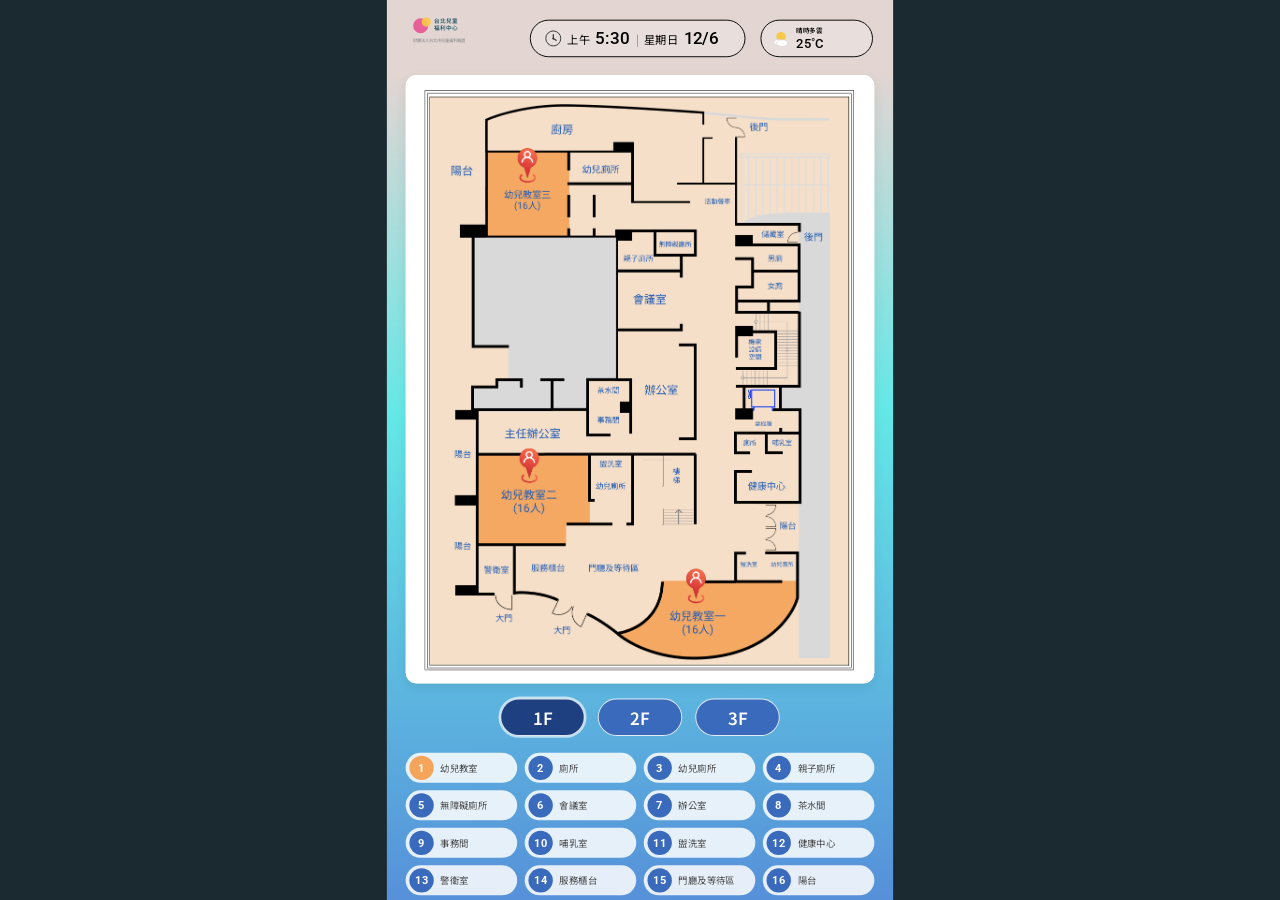
==== floor_plan.html @ 50652151 "add floor_plan.html" ====
<!DOCTYPE html>
<html lang="zh-TW">
<head>
  <meta charset="UTF-8" />
  <meta name="viewport" content="width=1080" />
  <title>台北兒童福利中心 - 1F 平面圖</title>
  <link rel="stylesheet" href="style.css" />
  <link rel="preconnect" href="https://fonts.googleapis.com" />
  <link href="https://fonts.googleapis.com/css2?family=Noto+Sans+TC:wght@400;500;700&family=Roboto:wght@400;500;700&display=swap" rel="stylesheet" />
  <style>
    /* floor_plan 專屬樣式（設計稿尺寸基準：1080 × 1920） */
    .floor-plan-main {
      position: absolute;
      top: 160px;
      left: 40px;
      right: 40px;
      bottom: 40px;
    }

    /* ── 1F 平面圖卡片 ── */
    .floor-card {
      width: 100%;
      background: #fff;
      border-radius: 24px;
      overflow: hidden;
      margin-bottom: 32px;
      box-shadow: 0 8px 24px rgba(0,0,0,0.08);
    }
    .floor-card img.floor-img {
      width: 100%;
      display: block;
    }
    .fallback-map {
      padding: 80px 40px;
      text-align: center;
      color: #215db6;
      font-size: 32px;
    }
    .fallback-map .hint {
      margin-top: 16px;
      font-size: 20px;
      color: #888;
    }

    /* ── 樓層切換按鈕 ── */
    .floor-buttons {
      display: flex;
      gap: 28px;
      justify-content: center;
      margin-bottom: 36px;
    }
    .floor-btn-link {
      background: var(--c-blue-btn);
      border: 2px solid rgba(255,255,255,0.85);
      border-radius: 40px;
      color: #fff;
      font-size: 36px;
      font-weight: 600;
      width: 180px;
      height: 80px;
      cursor: pointer;
      text-decoration: none;
      display: flex;
      align-items: center;
      justify-content: center;
      transition: background 0.2s, transform 0.1s;
    }
    .floor-btn-link:hover { background: #2a54a0; transform: scale(1.04); }
    .floor-btn-link.active {
      background: #1e3f80;
      box-shadow: 0 0 0 4px rgba(255,255,255,0.6);
    }

    /* ── 圖例 ── */
    .legend-grid {
      display: grid;
      grid-template-columns: repeat(4, 1fr);
      gap: 16px;
    }
    .legend-item {
      background: rgba(255,255,255,0.85);
      border-radius: 36px;
      height: 64px;
      display: flex;
      align-items: center;
      gap: 14px;
      padding: 0 18px 0 8px;
    }
    .legend-num {
      width: 52px;
      height: 52px;
      border-radius: 50%;
      background: var(--c-blue-btn);
      color: #fff;
      font-size: 24px;
      font-weight: 700;
      display: flex;
      align-items: center;
      justify-content: center;
      flex-shrink: 0;
      font-family: var(--font-en);
    }
    .legend-num.orange { background: #f5a55a; }
    .legend-label {
      font-size: 20px;
      color: #4b4b4b;
      font-family: var(--font-zh);
    }

    /* Logo 連結 */
    .logo-wrap {
      cursor: pointer;
      text-decoration: none;
      display: inline-block;
    }
  </style>
</head>
<body>

<!-- ══════════════════════════════════════════════════════════ -->
<!--  主容器 (設計稿尺寸 1080 × 1920，以 scale 適配螢幕)         -->
<!-- ══════════════════════════════════════════════════════════ -->
<div id="app-root">

  <!-- ▌HEADER ──────────────────────────────────────────────── -->
  <header class="header">

    <!-- Logo (點擊回到首頁) -->
    <a class="logo-wrap" href="index.html">
      <svg width="160" height="72" viewBox="0 0 160 72" fill="none" xmlns="http://www.w3.org/2000/svg">
        <rect width="160" height="72" rx="0" fill="none"/>
        <circle cx="24" cy="28" r="16" fill="#e84c8e" opacity=".85"/>
        <circle cx="36" cy="20" r="10" fill="#f7c948" opacity=".9"/>
        <text x="52" y="22" font-family="Noto Sans TC,sans-serif" font-size="12" font-weight="700" fill="#406c76">台北兒童</text>
        <text x="52" y="38" font-family="Noto Sans TC,sans-serif" font-size="12" font-weight="700" fill="#406c76">福利中心</text>
        <text x="8" y="62" font-family="Noto Sans TC,sans-serif" font-size="9" fill="#888">財團法人台北市兒童福利聯盟</text>
      </svg>
    </a>

    <!-- 時鐘 -->
    <div class="clock-pill">
      <span class="clock-icon">
        <svg width="36" height="36" viewBox="0 0 36 36" fill="none" xmlns="http://www.w3.org/2000/svg">
          <circle cx="18" cy="18" r="16" stroke="#333" stroke-width="2"/>
          <line x1="18" y1="10" x2="18" y2="18" stroke="#333" stroke-width="2.5" stroke-linecap="round"/>
          <line x1="18" y1="18" x2="24" y2="22" stroke="#333" stroke-width="2.5" stroke-linecap="round"/>
          <circle cx="18" cy="18" r="2" fill="#333"/>
        </svg>
      </span>
      <span id="clock-ampm" class="clock-ampm">上午</span>
      <span id="clock-time" class="clock-time">10:00</span>
      <span class="clock-sep">|</span>
      <span id="clock-weekday" class="clock-weekday">星期四</span>
      <span id="clock-date" class="clock-date">12/8</span>
    </div>

    <!-- 天氣 -->
    <div class="weather-pill">
      <span class="weather-icon">
        <svg width="44" height="44" viewBox="0 0 44 44" fill="none" xmlns="http://www.w3.org/2000/svg">
          <circle cx="22" cy="18" r="10" fill="#f7c948"/>
          <ellipse cx="16" cy="30" rx="9" ry="6" fill="white" stroke="#ccc" stroke-width="1"/>
          <ellipse cx="24" cy="32" rx="12" ry="7" fill="white" stroke="#ccc" stroke-width="1"/>
        </svg>
      </span>
      <div class="weather-info">
        <span id="weather-condition" class="weather-condition">晴時多雲</span>
        <span id="weather-temp" class="weather-temp">25˚C</span>
      </div>
    </div>

  </header>

  <!-- ▌主內容區 ─────────────────────────────────────────── -->
  <main class="floor-plan-main">

    <!-- 1F 平面圖 -->
    <div class="floor-card">
      <img class="floor-img"
        src="images/完成版_幼兒教室.png"
        alt="1F 平面圖 - 幼兒教室"
        onerror="this.style.display='none'; document.getElementById('fallback-map').style.display='block';"
      />
      <div id="fallback-map" class="fallback-map" style="display:none;">
        <p>🗺️ 1F 平面圖</p>
        <p class="hint">找不到圖片：images/完成版_幼兒教室.png</p>
      </div>
    </div>

    <!-- 樓層切換 -->
    <div class="floor-buttons">
      <a href="floor_plan.html" class="floor-btn-link active">1F</a>
      <a href="#" class="floor-btn-link" onclick="alert('2F 平面圖尚未建立'); return false;">2F</a>
      <a href="#" class="floor-btn-link" onclick="alert('3F 平面圖尚未建立'); return false;">3F</a>
    </div>

    <!-- 圖例 -->
    <div class="legend-grid">
      <div class="legend-item"><div class="legend-num orange">1</div><span class="legend-label">幼兒教室</span></div>
      <div class="legend-item"><div class="legend-num">2</div><span class="legend-label">廁所</span></div>
      <div class="legend-item"><div class="legend-num">3</div><span class="legend-label">幼兒廁所</span></div>
      <div class="legend-item"><div class="legend-num">4</div><span class="legend-label">親子廁所</span></div>
      <div class="legend-item"><div class="legend-num">5</div><span class="legend-label">無障礙廁所</span></div>
      <div class="legend-item"><div class="legend-num">6</div><span class="legend-label">會議室</span></div>
      <div class="legend-item"><div class="legend-num">7</div><span class="legend-label">辦公室</span></div>
      <div class="legend-item"><div class="legend-num">8</div><span class="legend-label">茶水間</span></div>
      <div class="legend-item"><div class="legend-num">9</div><span class="legend-label">事務間</span></div>
      <div class="legend-item"><div class="legend-num">10</div><span class="legend-label">哺乳室</span></div>
      <div class="legend-item"><div class="legend-num">11</div><span class="legend-label">盥洗室</span></div>
      <div class="legend-item"><div class="legend-num">12</div><span class="legend-label">健康中心</span></div>
      <div class="legend-item"><div class="legend-num">13</div><span class="legend-label">警衛室</span></div>
      <div class="legend-item"><div class="legend-num">14</div><span class="legend-label">服務櫃台</span></div>
      <div class="legend-item"><div class="legend-num">15</div><span class="legend-label">門廳及等待區</span></div>
      <div class="legend-item"><div class="legend-num">16</div><span class="legend-label">陽台</span></div>
      <div class="legend-item"><div class="legend-num">17</div><span class="legend-label">電梯廳</span></div>
      <div class="legend-item"><div class="legend-num">18</div><span class="legend-label">機電設備空間</span></div>
    </div>

  </main>

</div><!-- /#app-root -->

<script src="mock.js"></script>
<script>
  // 沿用 app.js 的縮放 + 時鐘 + 天氣邏輯
  (function () {
    'use strict';
    var DESIGN_W = 1080, DESIGN_H = 1920;

    function scaleApp() {
      var root = document.getElementById('app-root');
      var vw = window.innerWidth;
      var vh = window.innerHeight;
      var scale = Math.min(vw / DESIGN_W, vh / DESIGN_H);
      var offsetX = Math.max(0, (vw - DESIGN_W * scale) / 2);
      var offsetY = Math.max(0, (vh - DESIGN_H * scale) / 2);
      root.style.transform = 'translate(' + offsetX + 'px, ' + offsetY + 'px) scale(' + scale + ')';
      document.body.style.background = '#1a2a30';
    }
    window.addEventListener('resize', scaleApp);
    scaleApp();

    function updateClock() {
      var t = window.getMockTime();
      document.getElementById('clock-ampm').textContent    = t.ampm;
      document.getElementById('clock-time').textContent    = t.time;
      document.getElementById('clock-weekday').textContent = t.weekday;
      document.getElementById('clock-date').textContent    = t.date;
    }
    updateClock();
    setInterval(updateClock, 1000);

    var w = window.MOCK_DATA.weather;
    document.getElementById('weather-condition').textContent = w.condition;
    document.getElementById('weather-temp').textContent      = w.temperature + '˚C';
  })();
</script>
</body>
</html>
---- style.css ----
/* ═══════════════════════════════════════════════════════════════
   style.css — 台北兒童福利中心資訊看板
   設計稿基準尺寸：1080 × 1920 px
   ─── 支援 1080p (1920×1080 橫置) 與 4K (3840×2160) ───────────
   以 CSS transform scale 進行等比縮放，不破版
   ═══════════════════════════════════════════════════════════════ */

/* ── 字體 fallback (Google Fonts 載入失敗時) ─────────────────── */
@import url('data:text/css,');

/* ── CSS 變數 ─────────────────────────────────────────────────── */
:root {
  /* 顏色 */
  --c-primary:   #406c76;
  --c-bg-grad-top:    rgb(226, 213, 210);
  --c-bg-grad-mid:    rgb(100, 232, 231);
  --c-bg-grad-bot:    rgb(86, 144, 217);
  --c-card-bg:        rgba(255,255,255,0.6);
  --c-card-border:    rgba(255,255,255,0.85);
  --c-pill-bg:        rgba(255,255,255,0.2);
  --c-text-main:      #406c76;
  --c-text-sub:       #6d6d6d;
  --c-white:          #ffffff;
  --c-blue-btn:       #3a6abc;
  --c-grey-btn:       #d3d3d3;
  --c-grey-btn-text:  #828282;
  --c-arriving:       #e84c3d;
  --c-soon:           #f39c12;

  /* 設計稿寬高（保持縱向比例） */
  --design-w: 1080px;
  --design-h: 1920px;

  /* 圓角 */
  --r-card:  30px;
  --r-pill:  50px;
  --r-btn:   20px;
  --r-badge: 5px;

  /* 字體 */
  --font-zh: 'Noto Sans TC', 'Microsoft JhengHei', 'PingFang TC', sans-serif;
  --font-en: 'Roboto', 'Noto Sans TC', sans-serif;
}

/* ── Reset ──────────────────────────────────────────────────── */
*, *::before, *::after { box-sizing: border-box; margin: 0; padding: 0; }

html, body {
  width: 100%;
  height: 100%;
  overflow: hidden;
  background: #000;
}

/* ══════════════════════════════════════════════════════════════
   縮放容器 — JS 計算 scale 後注入 inline style
   ══════════════════════════════════════════════════════════════ */
#app-root {
  /* 固定設計稿尺寸 (縱向) */
  width:  var(--design-w);
  height: var(--design-h);
  position: absolute;
  top: 0;
  left: 0;
  transform-origin: top left;

  /* 背景漸層 */
  background: linear-gradient(
    179.57deg,
    var(--c-bg-grad-top)  8.4%,
    var(--c-bg-grad-mid) 45.7%,
    var(--c-bg-grad-bot) 99.8%
  );
  font-family: var(--font-zh);
  overflow: hidden;
}

/* ══════════════════════════════════════════════════════════════
   HEADER
   ══════════════════════════════════════════════════════════════ */
.header {
  position: absolute;
  top: 0;
  left: 0;
  right: 0;
  height: 130px;
  display: flex;
  align-items: center;
  padding: 0 48px;
  gap: 24px;
  z-index: 10;
}

/* Logo */
.logo-wrap {
  flex: 0 0 auto;
  cursor: pointer;
  text-decoration: none;
  display: inline-block;
}

/* 時鐘 Pill */
.clock-pill {
  position: absolute;
  left: 305px;
  top: 42px;
  width: 460px;
  height: 80px;
  background: var(--c-pill-bg);
  border: 2px solid #000;
  border-radius: var(--r-pill);
  display: flex;
  align-items: center;
  padding: 0 30px;
  gap: 12px;
}

.clock-icon { display: flex; align-items: center; }
.clock-ampm { font-family: var(--font-zh); font-size: 24px; font-weight: 400; color: #000; }
.clock-time { font-family: var(--font-en); font-size: 36px; font-weight: 500; color: #000; letter-spacing: 1px; }
.clock-sep  { color: #000; font-size: 24px; opacity: .4; }
.clock-weekday { font-family: var(--font-zh); font-size: 24px; color: #000; }
.clock-date    { font-family: var(--font-en); font-size: 36px; font-weight: 500; color: #000; }

/* 天氣 Pill */
.weather-pill {
  position: absolute;
  left: 797px;
  top: 42px;
  width: 240px;
  height: 80px;
  background: var(--c-pill-bg);
  border: 2px solid #000;
  border-radius: var(--r-pill);
  display: flex;
  align-items: center;
  padding: 0 20px;
  gap: 10px;
}

.weather-icon { display: flex; align-items: center; flex: 0 0 auto; }
.weather-info { display: flex; flex-direction: column; gap: 2px; }
.weather-condition {
  font-family: var(--font-zh);
  font-size: 14px;
  font-weight: 500;
  color: #000;
  white-space: nowrap;
}
.weather-temp {
  font-family: var(--font-en);
  font-size: 28px;
  font-weight: 500;
  color: #000;
  white-space: nowrap;
}

/* ══════════════════════════════════════════════════════════════
   HERO 建築圖
   ══════════════════════════════════════════════════════════════ */
.hero-section {
  position: absolute;
  top: 140px;
  left: 0;
  width: 1080px;
  height: 580px;
  overflow: hidden;
}

.hero-image-wrap {
  width: 100%;
  height: 540px;
  overflow: hidden;
}

.hero-city-art {
  width: 100%;
  height: 100%;
}

.hero-city-art svg {
  width: 100%;
  height: 100%;
  object-fit: cover;
}

/* 輪播點 */
.carousel-dots {
  position: absolute;
  bottom: 18px;
  left: 50%;
  transform: translateX(-50%);
  display: flex;
  gap: 10px;
  align-items: center;
}

.dot {
  width: 10px;
  height: 10px;
  border-radius: 50%;
  background: rgba(64,108,118,0.35);
  transition: background .3s;
}

.dot.active {
  background: var(--c-primary);
  width: 12px;
  height: 12px;
}

/* ══════════════════════════════════════════════════════════════
   CARDS 區域
   ══════════════════════════════════════════════════════════════ */
.cards-area {
  position: absolute;
  top: 830px;
  left: 0;
  right: 0;
  bottom: 0;
  display: flex;
  flex-direction: column;
  gap: 16px;
  padding: 0 48px 48px;
}

/* ── 通用卡片 ────────────────────────────────────────────────── */
.card {
  flex: 1;
  background: var(--c-card-bg);
  border: 1.5px solid var(--c-card-border);
  border-radius: var(--r-card);
  display: flex;
  align-items: center;
  padding: 0 28px 0 24px;
  gap: 24px;
  backdrop-filter: blur(10px);
  -webkit-backdrop-filter: blur(10px);
  position: relative;
  overflow: hidden;
  min-height: 0;
}

/* 左側 icon 欄 */
.card-icon-col {
  flex: 0 0 90px;
  display: flex;
  flex-direction: column;
  align-items: center;
  gap: 8px;
}

.card-icon {
  width: 68px;
  height: 68px;
  display: flex;
  align-items: center;
  justify-content: center;
}

.card-icon svg {
  width: 100%;
  height: 100%;
}

.card-label {
  font-family: var(--font-zh);
  font-size: 28px;
  font-weight: 400;
  color: var(--c-text-main);
  white-space: nowrap;
}

/* 右側箭頭 */
.card-arrow {
  position: absolute;
  right: 24px;
  top: 50%;
  transform: translateY(-50%);
  font-size: 40px;
  color: var(--c-primary);
  opacity: .6;
  font-family: var(--font-en);
  line-height: 1;
}

/* 內容區 */
.card-content {
  flex: 1;
  display: flex;
  flex-direction: column;
  justify-content: center;
  gap: 0;
  min-width: 0;
  padding-right: 40px;
}

/* ══════════════════════════════════════════════════════════════
   環境監測卡
   ══════════════════════════════════════════════════════════════ */
.env-content {
  gap: 0;
}

.env-row {
  display: flex;
  align-items: center;
  gap: 28px;
  padding: 6px 0;
  border-bottom: 1px solid rgba(64,108,118,0.15);
}

.env-row:last-child { border-bottom: none; }

.env-floor {
  font-family: var(--font-zh);
  font-size: 28px;
  font-weight: 500;
  color: var(--c-text-main);
  width: 56px;
  flex-shrink: 0;
}

.env-item {
  display: flex;
  align-items: baseline;
  gap: 6px;
}

.env-label {
  font-family: var(--font-zh);
  font-size: 20px;
  color: var(--c-text-sub);
}

.env-sep {
  font-size: 18px;
  color: rgba(64,108,118,0.4);
  margin: 0 2px;
}

.env-value {
  font-family: var(--font-en);
  font-size: 24px;
  font-weight: 400;
  color: var(--c-text-main);
}

/* ══════════════════════════════════════════════════════════════
   公告卡
   ══════════════════════════════════════════════════════════════ */
.notice-content {
  gap: 6px;
  overflow: hidden;
}

.notice-item {
  font-family: var(--font-zh);
  font-size: 22px;
  color: var(--c-text-main);
  line-height: 1.55;
  white-space: nowrap;
  overflow: hidden;
  text-overflow: ellipsis;
  max-width: 720px;
}

/* ══════════════════════════════════════════════════════════════
   交通資訊卡
   ══════════════════════════════════════════════════════════════ */
.transit-content {
  flex-direction: row;
  align-items: center;
  gap: 0;
}

.transit-bus-col {
  flex: 0 0 auto;
  display: flex;
  flex-direction: column;
  gap: 8px;
  padding-right: 32px;
  border-right: 1.5px solid rgba(64,108,118,0.2);
}

.transit-bus-row {
  display: flex;
  align-items: center;
  gap: 12px;
}

.bus-route-no {
  font-family: var(--font-zh);
  font-size: 28px;
  color: var(--c-text-main);
  width: 80px;
  flex-shrink: 0;
}

.bus-status {
  font-family: var(--font-zh);
  font-size: 20px;
  padding: 3px 12px;
  border-radius: var(--r-badge);
  background: rgba(255,255,255,0.5);
  white-space: nowrap;
}

.bus-status.arriving { color: var(--c-arriving); border: 1px solid rgba(232,76,61,.3); }
.bus-status.soon     { color: var(--c-soon);     border: 1px solid rgba(243,156,18,.3); }

.transit-ubike-col {
  flex: 1;
  display: flex;
  flex-direction: column;
  gap: 8px;
  padding-left: 32px;
}

.ubike-header {
  display: flex;
  align-items: center;
  gap: 10px;
  margin-bottom: 4px;
}

.ubike-label {
  font-family: var(--font-en);
  font-size: 28px;
  color: var(--c-text-main);
  font-weight: 400;
}

.ubike-row {
  display: flex;
  justify-content: space-between;
  align-items: center;
  gap: 8px;
}

.ubike-station {
  font-family: var(--font-zh);
  font-size: 20px;
  color: var(--c-text-main);
}

.ubike-count {
  font-family: var(--font-zh);
  font-size: 20px;
  color: var(--c-text-main);
  padding: 3px 10px;
  border-radius: var(--r-badge);
  background: rgba(255,255,255,0.5);
  white-space: nowrap;
}

/* Ubike SVG icon inline */
.ubike-icon svg {
  width: 36px;
  height: 28px;
}

/* ══════════════════════════════════════════════════════════════
   園區導覽卡
   ══════════════════════════════════════════════════════════════ */
.guide-content {
  flex-direction: row;
  align-items: center;
  gap: 20px;
}

.floor-tabs {
  display: flex;
  gap: 12px;
  flex-shrink: 0;
}

.floor-btn {
  width: 160px;
  height: 68px;
  border-radius: var(--r-btn);
  border: none;
  cursor: pointer;
  font-family: var(--font-zh);
  font-size: 34px;
  font-weight: 500;
  transition: background .2s, color .2s;
  display: flex;
  align-items: center;
  justify-content: center;
}

.floor-btn.active {
  background: var(--c-blue-btn);
  color: var(--c-white);
}

.floor-btn:not(.active) {
  background: var(--c-grey-btn);
  color: var(--c-grey-btn-text);
}

.floor-detail {
  flex: 1;
  display: grid;
  grid-template-columns: 1fr 1fr;
  gap: 6px 16px;
}

.floor-area-item {
  display: flex;
  align-items: center;
  gap: 8px;
  font-family: var(--font-zh);
  font-size: 20px;
  color: var(--c-text-main);
}

.floor-area-item .area-icon {
  font-size: 22px;
}

/* ══════════════════════════════════════════════════════════════
   動畫
   ══════════════════════════════════════════════════════════════ */
@keyframes fadeSlideIn {
  from { opacity: 0; transform: translateY(12px); }
  to   { opacity: 1; transform: translateY(0); }
}

.card {
  animation: fadeSlideIn .5s ease both;
}

.env-card    { animation-delay: .1s; }
.notice-card { animation-delay: .2s; }
.transit-card{ animation-delay: .3s; }
.guide-card  { animation-delay: .4s; }

/* 公告滾動 */
@keyframes scrollNotice {
  0%   { transform: translateY(0); }
  100% { transform: translateY(-50%); }
}

.notice-ticker-wrap {
  overflow: hidden;
  width: 100%;
  visibility: hidden;
}

.notice-ticker {
  display: flex;
  flex-direction: column;
  gap: 16px;
}

/* 交通輪播容器 */
.transit-roller-wrap {
  overflow: hidden;
  visibility: hidden;
}

#bus-roller,
#ubike-roller {
  display: flex;
  flex-direction: column;
  gap: 8px;
}

/* 輪播點動畫 */
@keyframes dotPulse {
  0%, 100% { opacity: 1; }
  50%       { opacity: .4; }
}
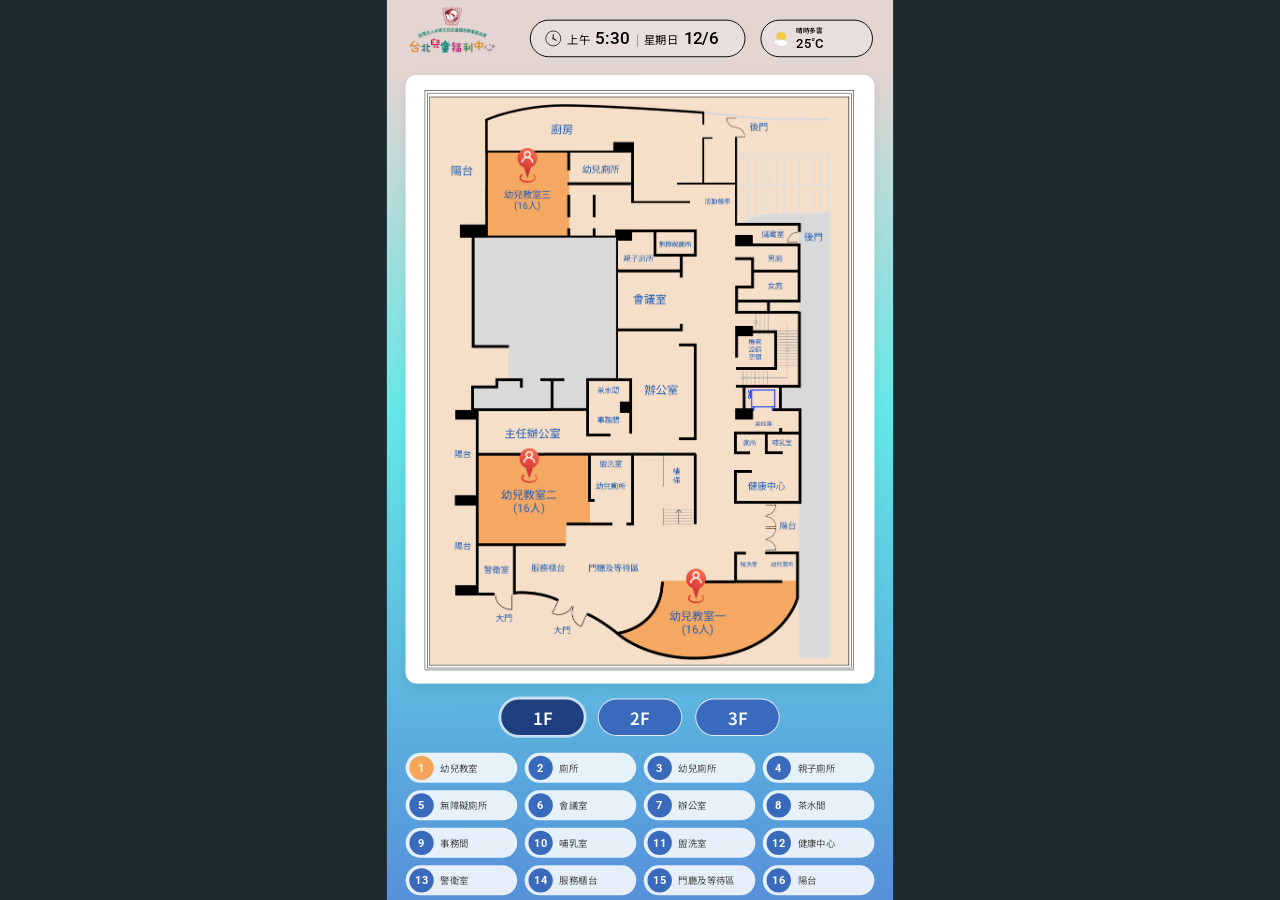
==== commit 2e8c9774: "修改logo" ====
--- a/floor_plan.html
+++ b/floor_plan.html
@@ -127,14 +127,7 @@
 
     <!-- Logo (點擊回到首頁) -->
     <a class="logo-wrap" href="index.html">
-      <svg width="160" height="72" viewBox="0 0 160 72" fill="none" xmlns="http://www.w3.org/2000/svg">
-        <rect width="160" height="72" rx="0" fill="none"/>
-        <circle cx="24" cy="28" r="16" fill="#e84c8e" opacity=".85"/>
-        <circle cx="36" cy="20" r="10" fill="#f7c948" opacity=".9"/>
-        <text x="52" y="22" font-family="Noto Sans TC,sans-serif" font-size="12" font-weight="700" fill="#406c76">台北兒童</text>
-        <text x="52" y="38" font-family="Noto Sans TC,sans-serif" font-size="12" font-weight="700" fill="#406c76">福利中心</text>
-        <text x="8" y="62" font-family="Noto Sans TC,sans-serif" font-size="9" fill="#888">財團法人台北市兒童福利聯盟</text>
-      </svg>
+      <img src="images/logo.png" alt="台北兒童福利中心">
     </a>
 
     <!-- 時鐘 -->
--- a/style.css
+++ b/style.css
@@ -178,7 +178,7 @@
   height: 100%;
 }
 
-.hero-city-art svg {
+.hero-city-art img {
   width: 100%;
   height: 100%;
   object-fit: cover;
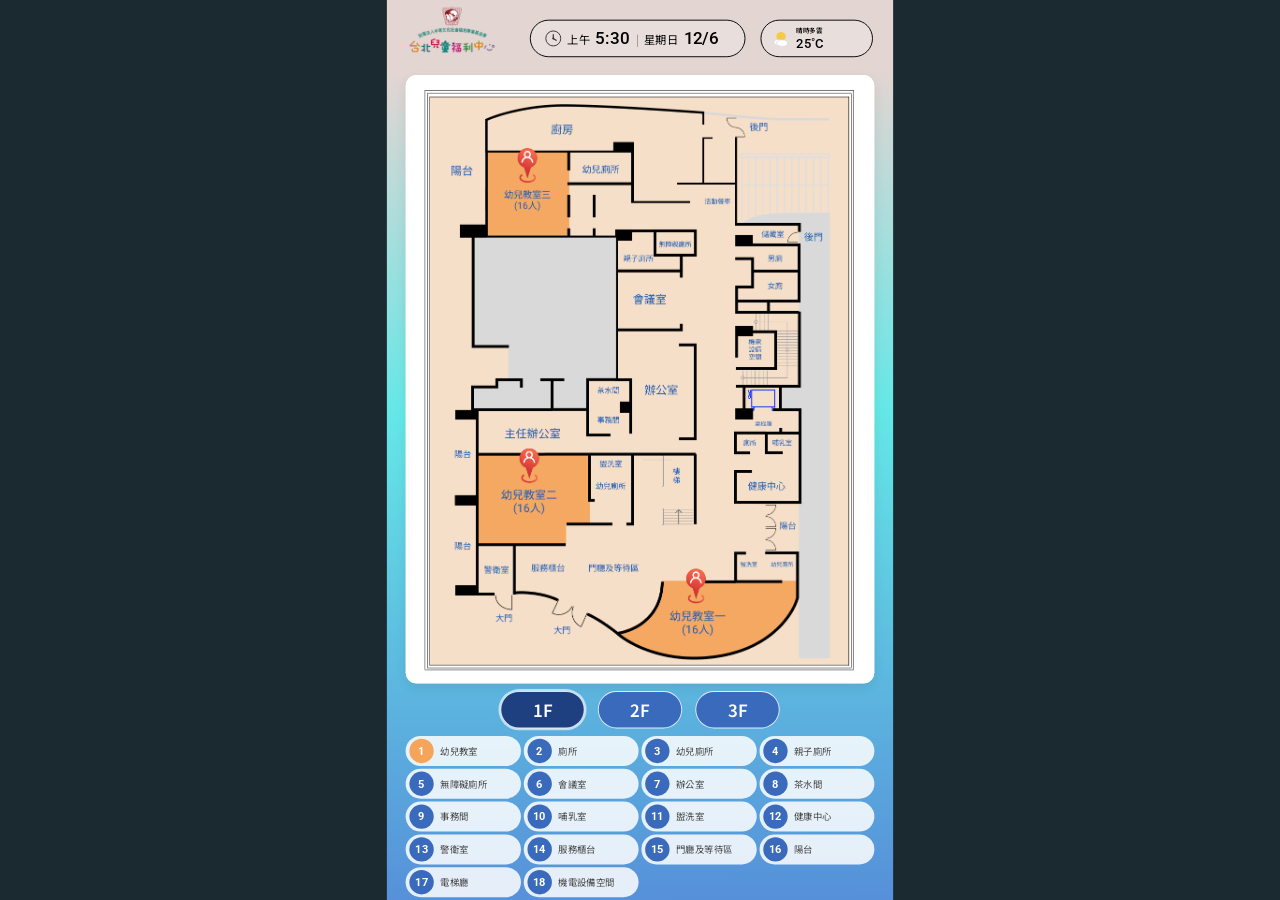
==== commit 75eb7b5c: "更換svg" ====
--- a/floor_plan.html
+++ b/floor_plan.html
@@ -23,7 +23,7 @@
       background: #fff;
       border-radius: 24px;
       overflow: hidden;
-      margin-bottom: 32px;
+      margin-bottom: 16px;
       box-shadow: 0 8px 24px rgba(0,0,0,0.08);
     }
     .floor-card img.floor-img {
@@ -47,7 +47,7 @@
       display: flex;
       gap: 28px;
       justify-content: center;
-      margin-bottom: 36px;
+      margin-bottom: 16px;
     }
     .floor-btn-link {
       background: var(--c-blue-btn);
@@ -75,7 +75,7 @@
     .legend-grid {
       display: grid;
       grid-template-columns: repeat(4, 1fr);
-      gap: 16px;
+      gap: 6px;
     }
     .legend-item {
       background: rgba(255,255,255,0.85);
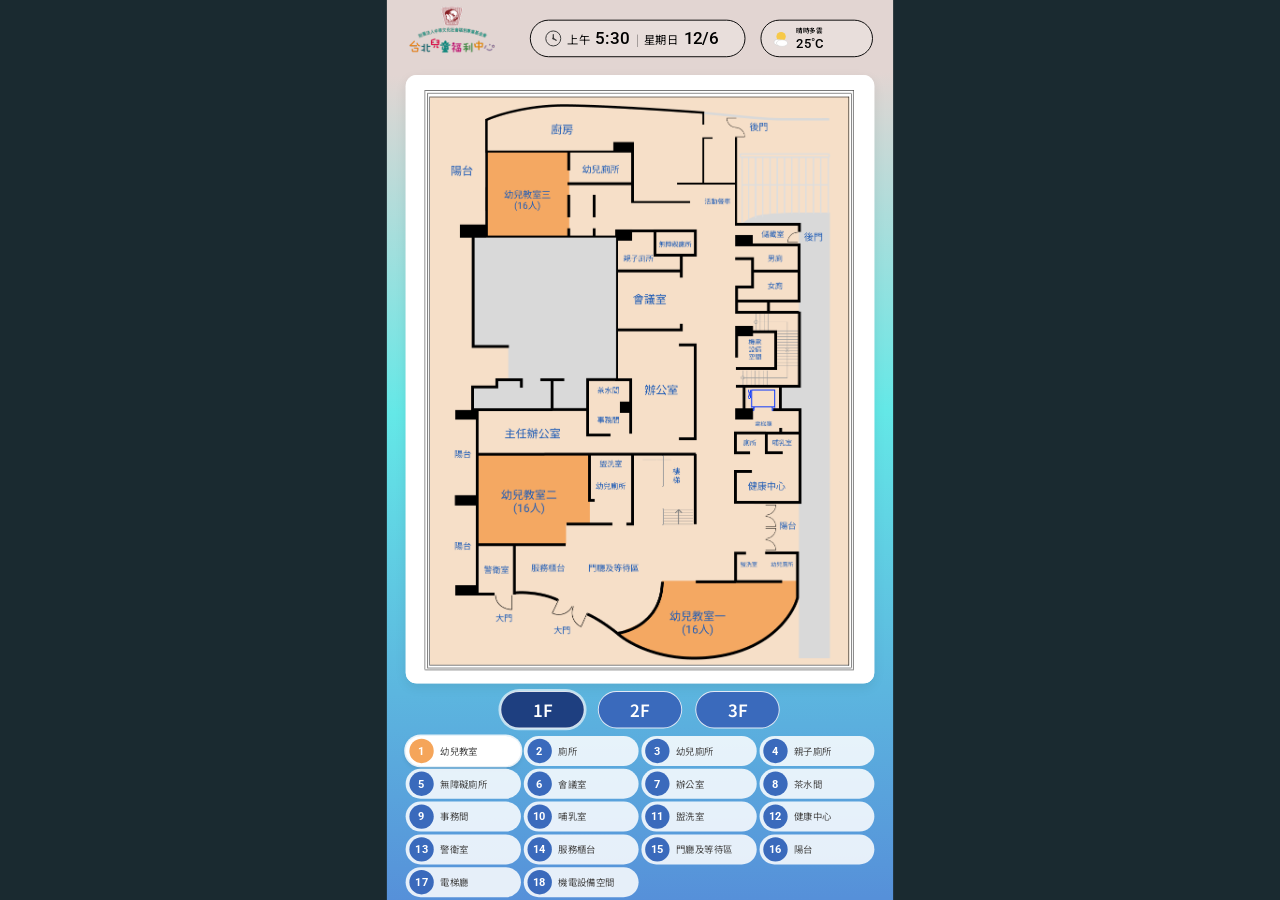
==== commit c6384dbc: "圖片點擊功能" ====
--- a/floor_plan.html
+++ b/floor_plan.html
@@ -85,6 +85,17 @@
       align-items: center;
       gap: 14px;
       padding: 0 18px 0 8px;
+      cursor: pointer;
+      transition: background 0.2s, transform 0.1s, box-shadow 0.2s;
+      user-select: none;
+    }
+    .legend-item:hover {
+      background: #fff;
+      transform: scale(1.03);
+    }
+    .legend-item.active {
+      background: #fff;
+      box-shadow: 0 0 0 3px rgba(255,255,255,0.85), 0 4px 12px rgba(0,0,0,0.15);
     }
     .legend-num {
       width: 52px;
@@ -170,7 +181,7 @@
     <!-- 1F 平面圖 -->
     <div class="floor-card">
       <img class="floor-img"
-        src="images/完成版_幼兒教室.png"
+        src="images/classroom.png"
         alt="1F 平面圖 - 幼兒教室"
         onerror="this.style.display='none'; document.getElementById('fallback-map').style.display='block';"
       />
@@ -189,24 +200,24 @@
 
     <!-- 圖例 -->
     <div class="legend-grid">
-      <div class="legend-item"><div class="legend-num orange">1</div><span class="legend-label">幼兒教室</span></div>
-      <div class="legend-item"><div class="legend-num">2</div><span class="legend-label">廁所</span></div>
-      <div class="legend-item"><div class="legend-num">3</div><span class="legend-label">幼兒廁所</span></div>
-      <div class="legend-item"><div class="legend-num">4</div><span class="legend-label">親子廁所</span></div>
-      <div class="legend-item"><div class="legend-num">5</div><span class="legend-label">無障礙廁所</span></div>
-      <div class="legend-item"><div class="legend-num">6</div><span class="legend-label">會議室</span></div>
-      <div class="legend-item"><div class="legend-num">7</div><span class="legend-label">辦公室</span></div>
-      <div class="legend-item"><div class="legend-num">8</div><span class="legend-label">茶水間</span></div>
-      <div class="legend-item"><div class="legend-num">9</div><span class="legend-label">事務間</span></div>
-      <div class="legend-item"><div class="legend-num">10</div><span class="legend-label">哺乳室</span></div>
-      <div class="legend-item"><div class="legend-num">11</div><span class="legend-label">盥洗室</span></div>
-      <div class="legend-item"><div class="legend-num">12</div><span class="legend-label">健康中心</span></div>
-      <div class="legend-item"><div class="legend-num">13</div><span class="legend-label">警衛室</span></div>
-      <div class="legend-item"><div class="legend-num">14</div><span class="legend-label">服務櫃台</span></div>
-      <div class="legend-item"><div class="legend-num">15</div><span class="legend-label">門廳及等待區</span></div>
-      <div class="legend-item"><div class="legend-num">16</div><span class="legend-label">陽台</span></div>
-      <div class="legend-item"><div class="legend-num">17</div><span class="legend-label">電梯廳</span></div>
-      <div class="legend-item"><div class="legend-num">18</div><span class="legend-label">機電設備空間</span></div>
+      <div class="legend-item active" data-img="images/classroom.png"><div class="legend-num orange">1</div><span class="legend-label">幼兒教室</span></div>
+      <div class="legend-item" data-img="images/toilet.png"><div class="legend-num">2</div><span class="legend-label">廁所</span></div>
+      <div class="legend-item" data-img="images/child_toilet.png"><div class="legend-num">3</div><span class="legend-label">幼兒廁所</span></div>
+      <div class="legend-item" data-img="images/family_toilet.png"><div class="legend-num">4</div><span class="legend-label">親子廁所</span></div>
+      <div class="legend-item" data-img="images/accessible_toilet.png"><div class="legend-num">5</div><span class="legend-label">無障礙廁所</span></div>
+      <div class="legend-item" data-img="images/conference.png"><div class="legend-num">6</div><span class="legend-label">會議室</span></div>
+      <div class="legend-item" data-img="images/office.png"><div class="legend-num">7</div><span class="legend-label">辦公室</span></div>
+      <div class="legend-item" data-img="images/tea_room.png"><div class="legend-num">8</div><span class="legend-label">茶水間</span></div>
+      <div class="legend-item" data-img="images/business_room.png"><div class="legend-num">9</div><span class="legend-label">事務間</span></div>
+      <div class="legend-item" data-img="images/nursing_room.png"><div class="legend-num">10</div><span class="legend-label">哺乳室</span></div>
+      <div class="legend-item" data-img="images/bathroom.png"><div class="legend-num">11</div><span class="legend-label">盥洗室</span></div>
+      <div class="legend-item" data-img="images/health_center.png"><div class="legend-num">12</div><span class="legend-label">健康中心</span></div>
+      <div class="legend-item" data-img="images/guard_room.png"><div class="legend-num">13</div><span class="legend-label">警衛室</span></div>
+      <div class="legend-item" data-img="images/service_center.png"><div class="legend-num">14</div><span class="legend-label">服務櫃台</span></div>
+      <div class="legend-item" data-img="images/waiting_area.png"><div class="legend-num">15</div><span class="legend-label">門廳及等待區</span></div>
+      <div class="legend-item" data-img="images/balcony.png"><div class="legend-num">16</div><span class="legend-label">陽台</span></div>
+      <div class="legend-item" data-img="images/elevator.png"><div class="legend-num">17</div><span class="legend-label">電梯廳</span></div>
+      <div class="legend-item" data-img="images/machine_room.png"><div class="legend-num">18</div><span class="legend-label">機電設備空間</span></div>
     </div>
 
   </main>
@@ -246,6 +257,29 @@
     var w = window.MOCK_DATA.weather;
     document.getElementById('weather-condition').textContent = w.condition;
     document.getElementById('weather-temp').textContent      = w.temperature + '˚C';
+
+    // 點擊圖例切換上方平面圖
+    var floorImg = document.querySelector('.floor-img');
+    var fallback = document.getElementById('fallback-map');
+    var legendItems = document.querySelectorAll('.legend-item');
+    legendItems.forEach(function (item) {
+      item.addEventListener('click', function () {
+        var img = item.getAttribute('data-img');
+        if (!img) return;
+        legendItems.forEach(function (el) {
+          el.classList.remove('active');
+          var n = el.querySelector('.legend-num');
+          if (n) n.classList.remove('orange');
+        });
+        item.classList.add('active');
+        var num = item.querySelector('.legend-num');
+        if (num) num.classList.add('orange');
+        if (fallback) fallback.style.display = 'none';
+        floorImg.style.display = 'block';
+        floorImg.src = img;
+        floorImg.alt = item.querySelector('.legend-label').textContent;
+      });
+    });
   })();
 </script>
 </body>
--- a/style.css
+++ b/style.css
@@ -368,18 +368,9 @@
 /* ══════════════════════════════════════════════════════════════
    交通資訊卡
    ══════════════════════════════════════════════════════════════ */
+/* 公車內容區（bus 區塊的 card-content） */
 .transit-content {
-  flex-direction: row;
-  align-items: center;
-  gap: 0;
-}
-
-.transit-bus-col {
-  flex: 0 0 auto;
-  display: flex;
-  flex-direction: column;
-  gap: 8px;
-  padding-right: 32px;
+  padding-right: 24px;
   border-right: 1.5px solid rgba(64,108,118,0.2);
 }
 
@@ -409,26 +400,20 @@
 .bus-status.arriving { color: var(--c-arriving); border: 1px solid rgba(232,76,61,.3); }
 .bus-status.soon     { color: var(--c-soon);     border: 1px solid rgba(243,156,18,.3); }
 
+/* Ubike 圖示欄（與 card-icon-col 同層級、樣式對齊） */
 .transit-ubike-col {
+  flex: 0 0 90px;
+  display: flex;
+  flex-direction: column;
+  align-items: center;
+  gap: 8px;
+}
+
+/* Ubike 內容（輪播容器作為 .card 的直接子元素，需自行撐開 flex 空間） */
+.transit-card > .transit-roller-wrap {
   flex: 1;
-  display: flex;
-  flex-direction: column;
-  gap: 8px;
-  padding-left: 32px;
-}
-
-.ubike-header {
-  display: flex;
-  align-items: center;
-  gap: 10px;
-  margin-bottom: 4px;
-}
-
-.ubike-label {
-  font-family: var(--font-en);
-  font-size: 28px;
-  color: var(--c-text-main);
-  font-weight: 400;
+  min-width: 0;
+  padding-right: 40px;
 }
 
 .ubike-row {
@@ -452,12 +437,6 @@
   border-radius: var(--r-badge);
   background: rgba(255,255,255,0.5);
   white-space: nowrap;
-}
-
-/* Ubike SVG icon inline */
-.ubike-icon svg {
-  width: 36px;
-  height: 28px;
 }
 
 /* ══════════════════════════════════════════════════════════════
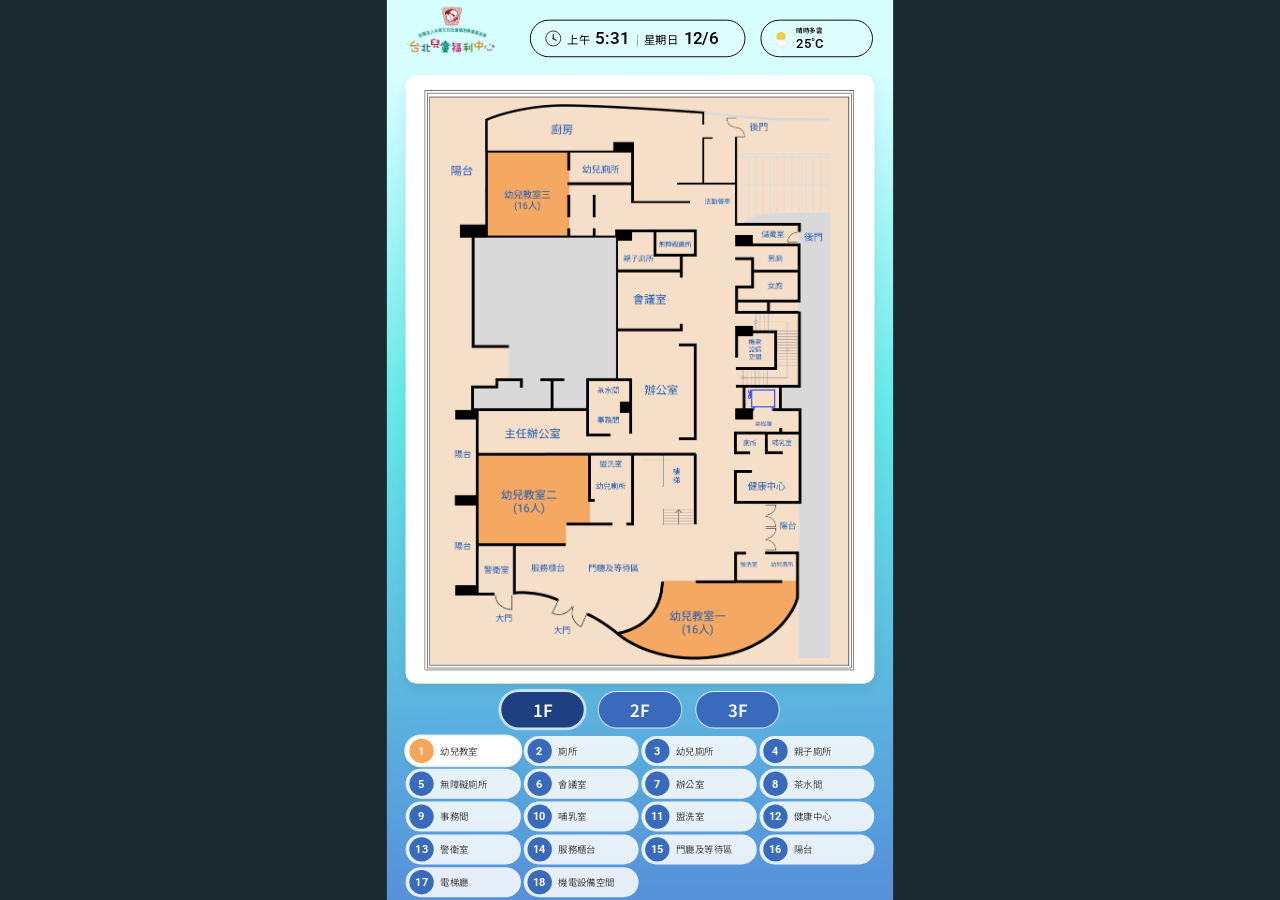
==== commit 0333048c: "push" ====
--- a/floor_plan.html
+++ b/floor_plan.html
@@ -88,6 +88,7 @@
       cursor: pointer;
       transition: background 0.2s, transform 0.1s, box-shadow 0.2s;
       user-select: none;
+      touch-action: manipulation;
     }
     .legend-item:hover {
       background: #fff;
@@ -263,7 +264,8 @@
     var fallback = document.getElementById('fallback-map');
     var legendItems = document.querySelectorAll('.legend-item');
     legendItems.forEach(function (item) {
-      item.addEventListener('click', function () {
+      function activate(e) {
+        if (e && e.type === 'touchend') e.preventDefault();
         var img = item.getAttribute('data-img');
         if (!img) return;
         legendItems.forEach(function (el) {
@@ -278,7 +280,9 @@
         floorImg.style.display = 'block';
         floorImg.src = img;
         floorImg.alt = item.querySelector('.legend-label').textContent;
-      });
+      }
+      item.addEventListener('click', activate);
+      item.addEventListener('touchend', activate);
     });
   })();
 </script>
--- a/style.css
+++ b/style.css
@@ -12,7 +12,8 @@
 :root {
   /* 顏色 */
   --c-primary:   #406c76;
-  --c-bg-grad-top:    rgb(226, 213, 210);
+  /* --c-bg-grad-top:    rgb(226, 213, 210); */
+  --c-bg-grad-top:    rgb(215, 255, 255);
   --c-bg-grad-mid:    rgb(100, 232, 231);
   --c-bg-grad-bot:    rgb(86, 144, 217);
   --c-card-bg:        rgba(255,255,255,0.6);
@@ -67,7 +68,7 @@
   /* 背景漸層 */
   background: linear-gradient(
     179.57deg,
-    var(--c-bg-grad-top)  8.4%,
+    var(--c-bg-grad-top)  8.2%,
     var(--c-bg-grad-mid) 45.7%,
     var(--c-bg-grad-bot) 99.8%
   );
